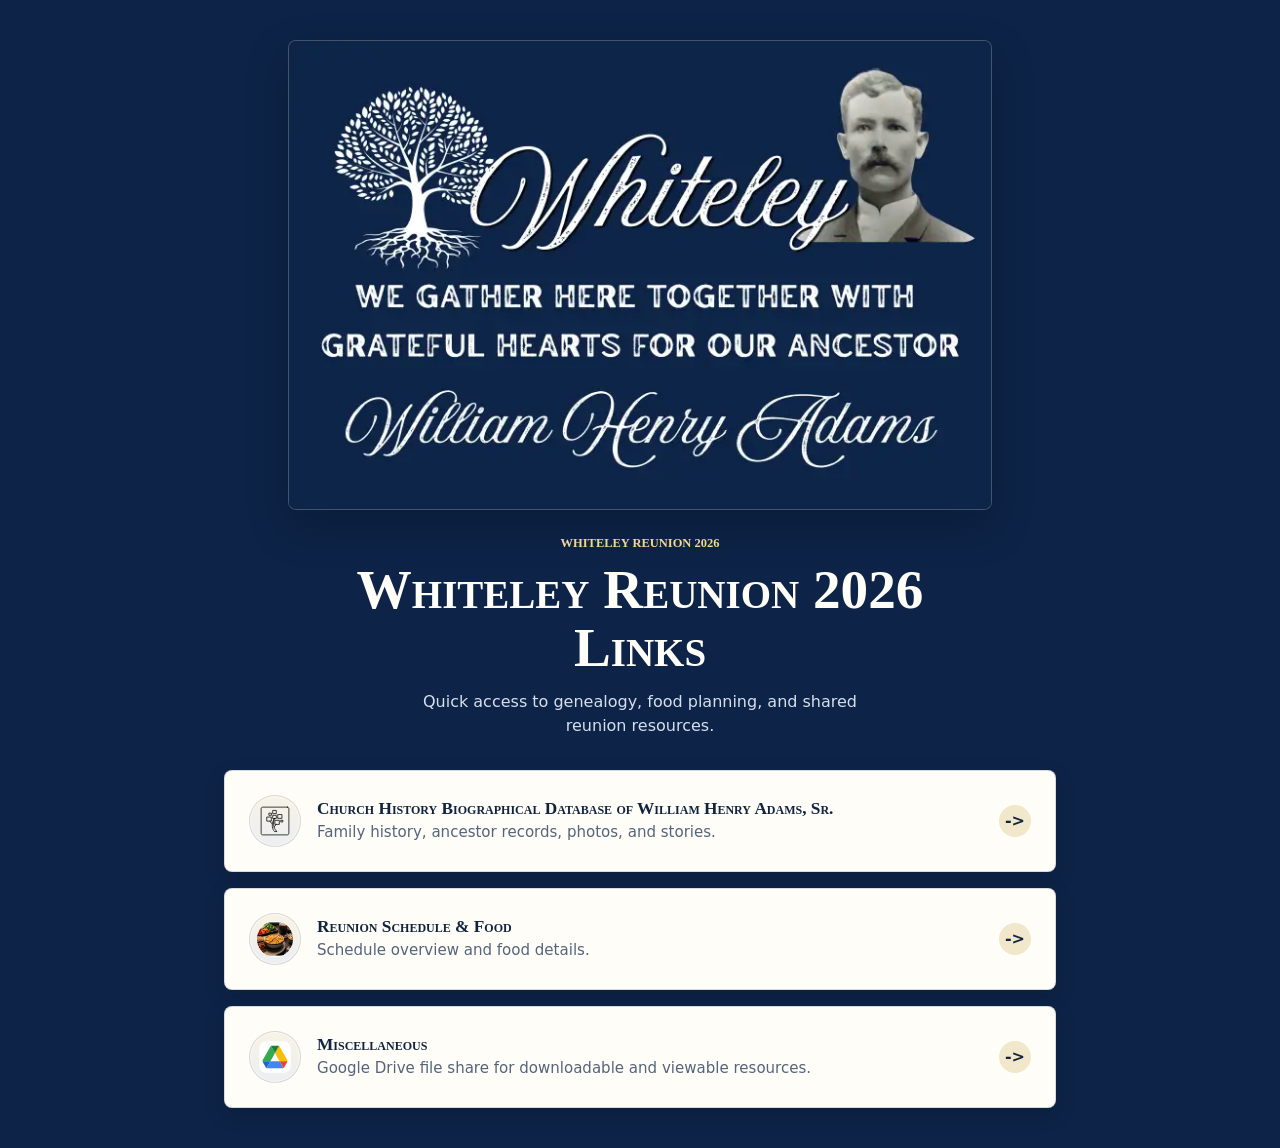
==== index.html @ 1bc0be66 "[AI] Port selected link icons to v1.2 navy" ====
<!doctype html>
<html lang="en">
  <head>
    <meta charset="utf-8">
    <meta name="viewport" content="width=device-width, initial-scale=1">
    <title>Whiteley Reunion 2026 Links</title>
    <meta
      name="description"
      content="Quick access to William Henry Adams family history, food planning, and shared reunion resources."
    >
    <meta property="og:title" content="Whiteley Reunion 2026 Links">
    <meta
      property="og:description"
      content="Quick access to William Henry Adams family history, food planning, and shared reunion resources."
    >
    <meta property="og:type" content="website">
    <meta property="og:url" content="https://joeywilkes12.github.io/4amj-landing-page-01/">
    <meta property="og:image" content="https://joeywilkes12.github.io/4amj-landing-page-01/assets/whiteley-reunion-poster-1440.webp">
    <link rel="canonical" href="https://joeywilkes12.github.io/4amj-landing-page-01/">
    <link rel="icon" href="data:,">
    <link rel="stylesheet" href="./styles.css">
  </head>
  <body>
    <main class="page-shell">
      <section class="link-hub" aria-labelledby="page-title">
        <header class="site-header">
          <figure class="poster">
            <picture>
              <source
                type="image/webp"
                srcset="
                  ./assets/whiteley-reunion-poster-720.webp 720w,
                  ./assets/whiteley-reunion-poster-1080.webp 1080w,
                  ./assets/whiteley-reunion-poster-1440.webp 1440w
                "
                sizes="(min-width: 48rem) 44rem, calc(100vw - 2rem)"
              >
              <img
                src="./assets/whiteley-reunion-poster-720.webp"
                width="1440"
                height="960"
                alt="Whiteley reunion poster with a family tree, William Henry Adams name, and ancestor portrait on a navy background."
                decoding="async"
                fetchpriority="high"
              >
            </picture>
          </figure>
          <p class="eyebrow">Whiteley Reunion 2026</p>
          <h1 id="page-title">Whiteley Reunion 2026 Links</h1>
          <p class="subtitle">
            Quick access to genealogy, food planning, and shared reunion resources.
          </p>
        </header>

        <nav class="link-list" aria-label="Whiteley reunion resource links">
          <a
            class="link-card"
            href="https://history.churchofjesuschrist.org/chd/individual/william-henry-adams-sr-1817?lang=eng"
          >
            <span class="link-icon" aria-hidden="true">
              <img
                src="./assets/link-icons/familysearch-tree-icon.svg"
                width="128"
                height="128"
                alt=""
                decoding="async"
                loading="lazy"
              >
            </span>
            <span class="link-copy">
              <span class="link-title">Church History Biographical Database of William Henry Adams, Sr.</span>
              <span class="link-description">
                Family history, ancestor records, photos, and stories.
              </span>
            </span>
            <span class="link-arrow" aria-hidden="true">-&gt;</span>
          </a>
          <a class="link-card" href="https://joeywilkes12.github.io/digital-schedule-website/">
            <span class="link-icon" aria-hidden="true">
              <img
                src="./assets/link-icons/reunion-pavilion-icon.webp"
                width="128"
                height="128"
                alt=""
                decoding="async"
                loading="lazy"
              >
            </span>
            <span class="link-copy">
              <span class="link-title">Reunion Schedule & Food</span>
              <span class="link-description">
                Schedule overview and food details.
              </span>
            </span>
            <span class="link-arrow" aria-hidden="true">-&gt;</span>
          </a>

          <a class="link-card" href="https://drive.google.com/drive/folders/1X6xjdzl1-UoIe6IiTYsXtW1w0s-_mGxA?usp=drive_link">
            <span class="link-icon" aria-hidden="true">
              <img
                src="./assets/link-icons/google-drive-icon.svg"
                width="128"
                height="128"
                alt=""
                decoding="async"
                loading="lazy"
              >
            </span>
            <span class="link-copy">
              <span class="link-title">Miscellaneous</span>
              <span class="link-description">
                Google Drive file share for downloadable and viewable resources.
              </span>
            </span>
            <span class="link-arrow" aria-hidden="true">-&gt;</span>
          </a>
        </nav>
      </section>
    </main>
  </body>
</html>
---- styles.css ----
:root {
  --color-page: #0d2448;
  --color-page-deep: #071832;
  --color-surface: #fffdf7;
  --color-surface-soft: #f3efe4;
  --color-text: #fffdf7;
  --color-text-dark: #10233f;
  --color-muted: #d6dfec;
  --color-muted-dark: #54647a;
  --color-accent: #d6bb72;
  --color-accent-strong: #f1d98d;
  --color-border: rgba(255, 253, 247, 0.22);
  --color-card-border: rgba(13, 36, 72, 0.16);
  --color-focus: #f1d98d;
  --color-shadow: rgba(2, 9, 21, 0.28);

  --font-body:
    system-ui,
    -apple-system,
    BlinkMacSystemFont,
    "Segoe UI",
    sans-serif;
  --font-display:
    "Trajan Pro",
    "Cinzel",
    "Palatino Linotype",
    Palatino,
    Georgia,
    serif;

  --space-1: 0.25rem;
  --space-2: 0.5rem;
  --space-3: 0.75rem;
  --space-4: 1rem;
  --space-5: 1.25rem;
  --space-6: 1.5rem;
  --space-8: 2rem;
  --space-10: 2.5rem;

  --radius-sm: 0.5rem;
  --radius-md: 0.5rem;
  --max-width: 52rem;
  --transition: 180ms ease;
  color-scheme: dark;
}

* {
  box-sizing: border-box;
}

html {
  min-width: 320px;
  color: var(--color-text);
  background: var(--color-page);
  font-family: var(--font-body);
  line-height: 1.5;
}

body {
  min-height: 100vh;
  margin: 0;
  color: var(--color-text);
  background: var(--color-page);
}

a {
  color: inherit;
}

.page-shell {
  min-height: 100vh;
  padding: var(--space-4);
}

.link-hub {
  width: min(100%, var(--max-width));
  margin: 0 auto;
}

.site-header {
  display: grid;
  justify-items: center;
  text-align: center;
}

.poster {
  width: min(100%, 44rem);
  margin: 0 0 var(--space-6);
}

.poster picture,
.poster img {
  display: block;
}

.poster img {
  width: 100%;
  height: auto;
  background: var(--color-page);
  border: 1px solid var(--color-border);
  border-radius: var(--radius-md);
  box-shadow: 0 1rem 2.5rem var(--color-shadow);
}

.eyebrow {
  margin: 0 0 var(--space-2);
  color: var(--color-accent-strong);
  font-family: var(--font-display);
  font-size: 0.78rem;
  font-weight: 800;
  letter-spacing: 0;
  font-variant-caps: small-caps;
  text-transform: uppercase;
}

h1 {
  max-width: 42rem;
  margin: 0;
  color: var(--color-text);
  font-family: var(--font-display);
  font-size: clamp(2rem, 8vw, 3.45rem);
  font-variant-caps: small-caps;
  line-height: 1.06;
}

.subtitle {
  max-width: 30rem;
  margin: var(--space-3) 0 0;
  color: var(--color-muted);
  font-size: 1rem;
}

.link-list {
  display: grid;
  gap: var(--space-4);
  margin-top: var(--space-8);
}

.link-card {
  display: grid;
  grid-template-columns: 2.35rem minmax(0, 1fr) 1.55rem;
  gap: 0.65rem;
  align-items: center;
  min-height: 4.75rem;
  padding: 0.9rem;
  color: var(--color-text-dark);
  text-decoration: none;
  background: var(--color-surface);
  border: 1px solid var(--color-card-border);
  border-radius: var(--radius-md);
  box-shadow: 0 0.45rem 1.25rem rgba(2, 9, 21, 0.18);
  transition:
    background-color var(--transition),
    border-color var(--transition),
    box-shadow var(--transition),
    transform var(--transition);
}

.link-card:hover {
  background: var(--color-surface-soft);
  border-color: var(--color-accent);
  box-shadow: 0 0.65rem 1.45rem rgba(2, 9, 21, 0.26);
  transform: translateY(-2px);
}

.link-card:active {
  box-shadow: 0 0.25rem 0.8rem rgba(2, 9, 21, 0.2);
  transform: translateY(0);
}

.link-card:focus-visible {
  outline: 3px solid var(--color-focus);
  outline-offset: 4px;
}

.link-icon {
  display: grid;
  width: 2.35rem;
  height: 2.35rem;
  align-self: center;
  overflow: hidden;
  background:
    linear-gradient(180deg, rgba(214, 187, 114, 0.18), rgba(13, 36, 72, 0.08)),
    #ffffff;
  border: 1px solid rgba(13, 36, 72, 0.12);
  border-radius: 999px;
  box-shadow: inset 0 0 0 1px rgba(255, 253, 247, 0.65);
  place-items: center;
}

.link-icon img {
  display: block;
  width: 72%;
  height: 72%;
  object-fit: contain;
}

.link-copy {
  display: grid;
  gap: var(--space-1);
  min-width: 0;
}

.link-title {
  font-family: var(--font-display);
  font-size: 0.98rem;
  font-variant-caps: small-caps;
  font-weight: 800;
  line-height: 1.18;
  overflow-wrap: anywhere;
}

.link-description {
  color: var(--color-muted-dark);
  font-size: 0.86rem;
  line-height: 1.32;
  overflow-wrap: anywhere;
}

.link-arrow {
  display: grid;
  width: 1.55rem;
  height: 1.55rem;
  align-self: center;
  color: var(--color-text-dark);
  background: rgba(214, 187, 114, 0.34);
  border-radius: 999px;
  font-size: 0.78rem;
  font-weight: 800;
  place-items: center;
  transition:
    background-color var(--transition),
    color var(--transition);
}

.link-card:hover .link-arrow,
.link-card:focus-visible .link-arrow {
  color: var(--color-page-deep);
  background: var(--color-accent-strong);
}

@media (min-width: 48rem) {
  .page-shell {
    padding: var(--space-10);
  }

  .link-card {
    grid-template-columns: 3.25rem minmax(0, 1fr) auto;
    gap: var(--space-4);
    padding: var(--space-6);
  }

  .link-icon {
    width: 3.25rem;
    height: 3.25rem;
  }

  .link-title {
    font-size: 1.08rem;
  }

  .link-description {
    font-size: 0.94rem;
  }

  .link-arrow {
    width: 2rem;
    height: 2rem;
    font-size: 1rem;
  }
}

@media (prefers-reduced-motion: reduce) {
  *,
  *::before,
  *::after {
    scroll-behavior: auto !important;
    transition-duration: 0.01ms !important;
    animation-duration: 0.01ms !important;
    animation-iteration-count: 1 !important;
  }

  .link-card:hover,
  .link-card:active {
    transform: none;
  }
}
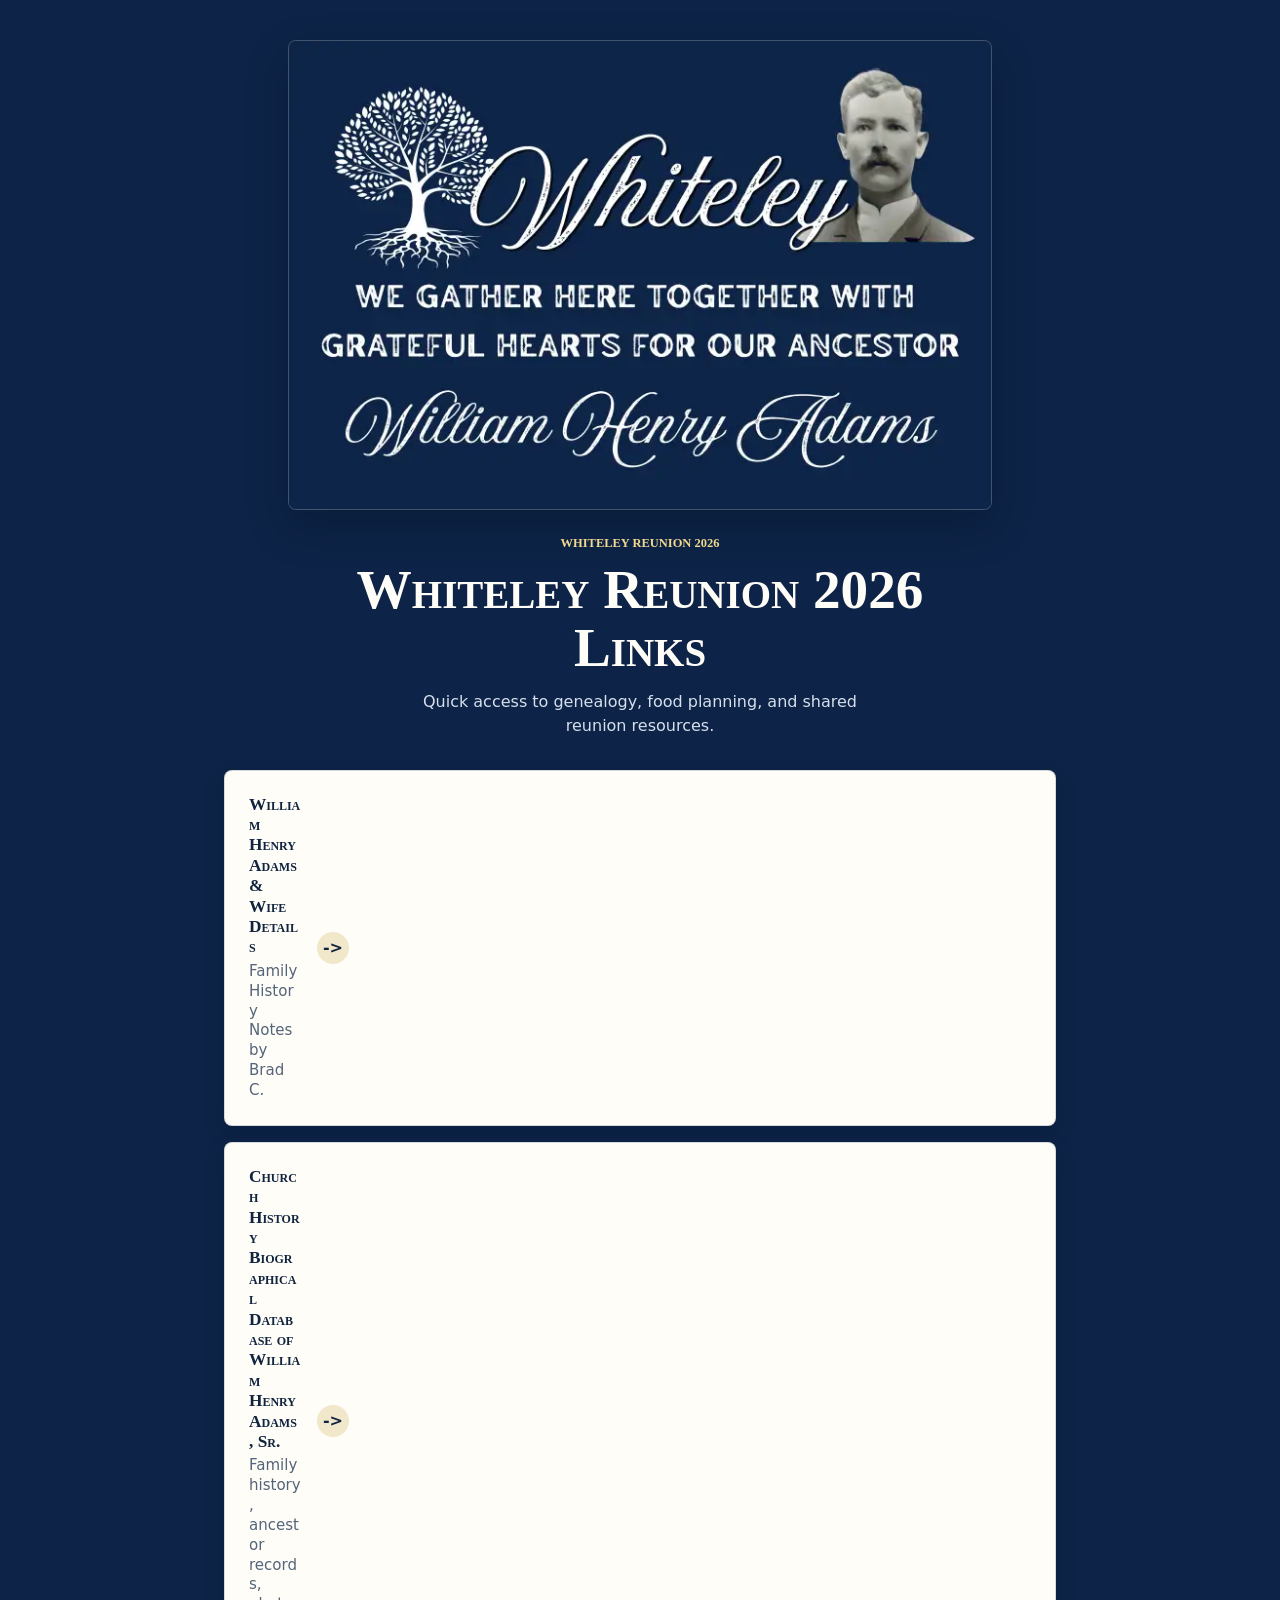
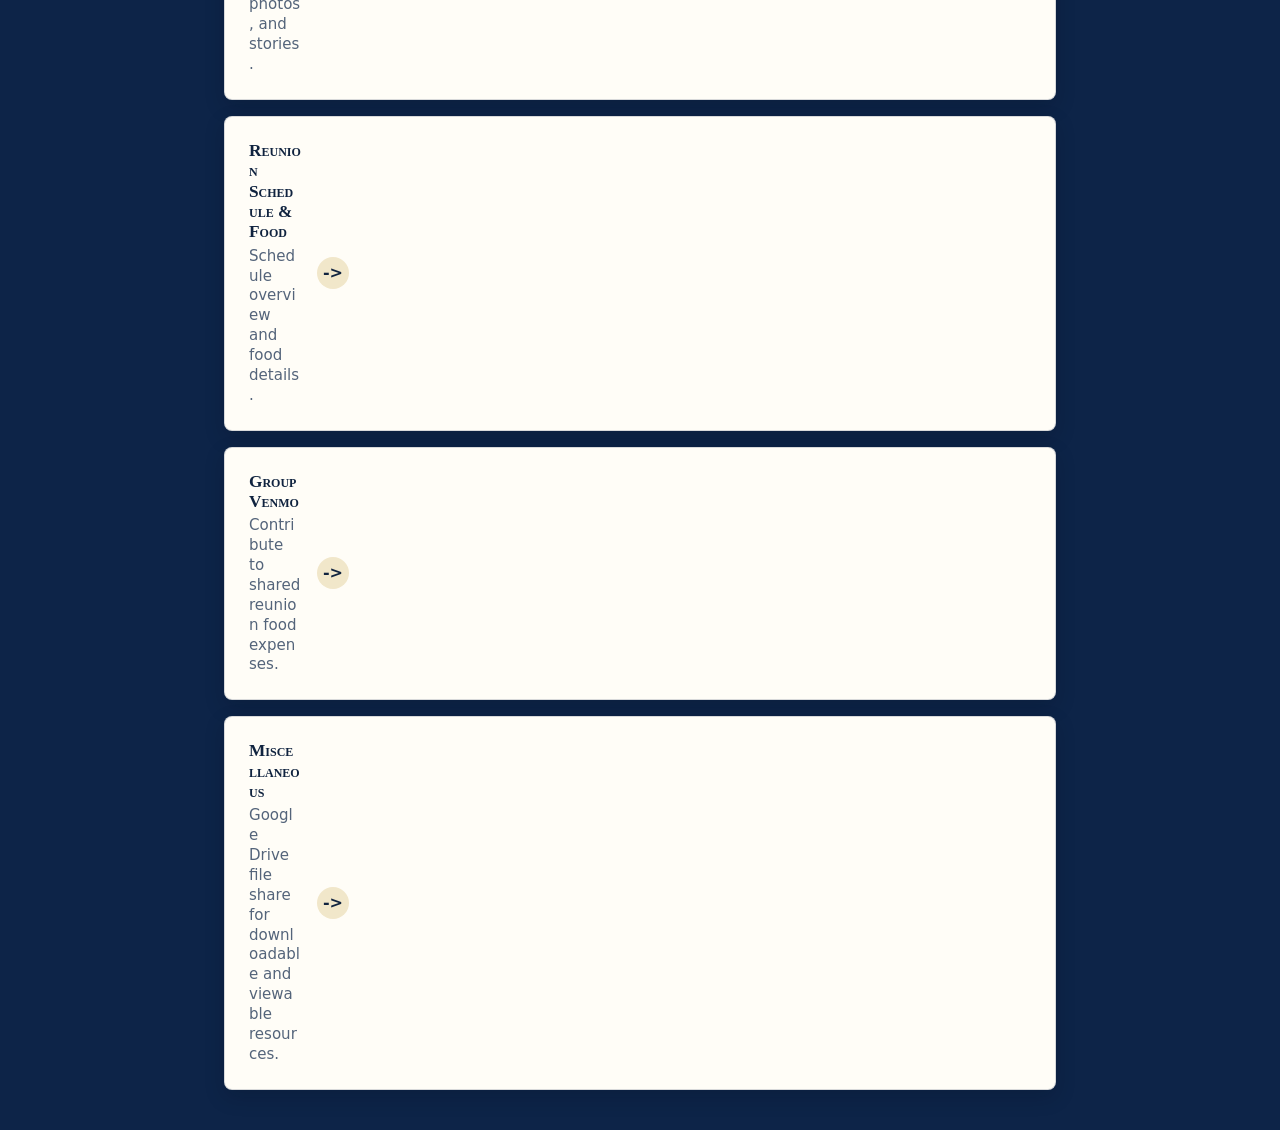
==== commit b1683ab0: "Link to GDrive - PDFS geneaology" ====
--- a/index.html
+++ b/index.html
@@ -55,18 +55,21 @@
         <nav class="link-list" aria-label="Whiteley reunion resource links">
           <a
             class="link-card"
+            href="https://drive.google.com/drive/folders/1eDOODtmtZ2hZ09jEqLjSvALUK85ordVn?usp=drive_link"
+          >
+            <span class="link-copy">
+              <span class="link-title">William Henry Adams & Wife Details</span>
+              <span class="link-description">
+                Family History Notes by Brad C.
+              </span>
+            </span>
+            <span class="link-arrow" aria-hidden="true">-&gt;</span>
+          </a>
+
+          <a
+            class="link-card"
             href="https://history.churchofjesuschrist.org/chd/individual/william-henry-adams-sr-1817?lang=eng"
           >
-            <span class="link-icon" aria-hidden="true">
-              <img
-                src="./assets/link-icons/familysearch-tree-icon.svg"
-                width="128"
-                height="128"
-                alt=""
-                decoding="async"
-                loading="lazy"
-              >
-            </span>
             <span class="link-copy">
               <span class="link-title">Church History Biographical Database of William Henry Adams, Sr.</span>
               <span class="link-description">
@@ -76,16 +79,6 @@
             <span class="link-arrow" aria-hidden="true">-&gt;</span>
           </a>
           <a class="link-card" href="https://joeywilkes12.github.io/digital-schedule-website/">
-            <span class="link-icon" aria-hidden="true">
-              <img
-                src="./assets/link-icons/reunion-pavilion-icon.webp"
-                width="128"
-                height="128"
-                alt=""
-                decoding="async"
-                loading="lazy"
-              >
-            </span>
             <span class="link-copy">
               <span class="link-title">Reunion Schedule & Food</span>
               <span class="link-description">
@@ -95,17 +88,17 @@
             <span class="link-arrow" aria-hidden="true">-&gt;</span>
           </a>
 
+          <a class="link-card" href="https://venmo.com/link/groups/link/c9cc52af-5daa-4ed0-81db-31ab9612f98d">
+            <span class="link-copy">
+              <span class="link-title">Group Venmo</span>
+              <span class="link-description">
+                Contribute to shared reunion food expenses.
+              </span>
+            </span>
+            <span class="link-arrow" aria-hidden="true">-&gt;</span>
+          </a>
+
           <a class="link-card" href="https://drive.google.com/drive/folders/1X6xjdzl1-UoIe6IiTYsXtW1w0s-_mGxA?usp=drive_link">
-            <span class="link-icon" aria-hidden="true">
-              <img
-                src="./assets/link-icons/google-drive-icon.svg"
-                width="128"
-                height="128"
-                alt=""
-                decoding="async"
-                loading="lazy"
-              >
-            </span>
             <span class="link-copy">
               <span class="link-title">Miscellaneous</span>
               <span class="link-description">
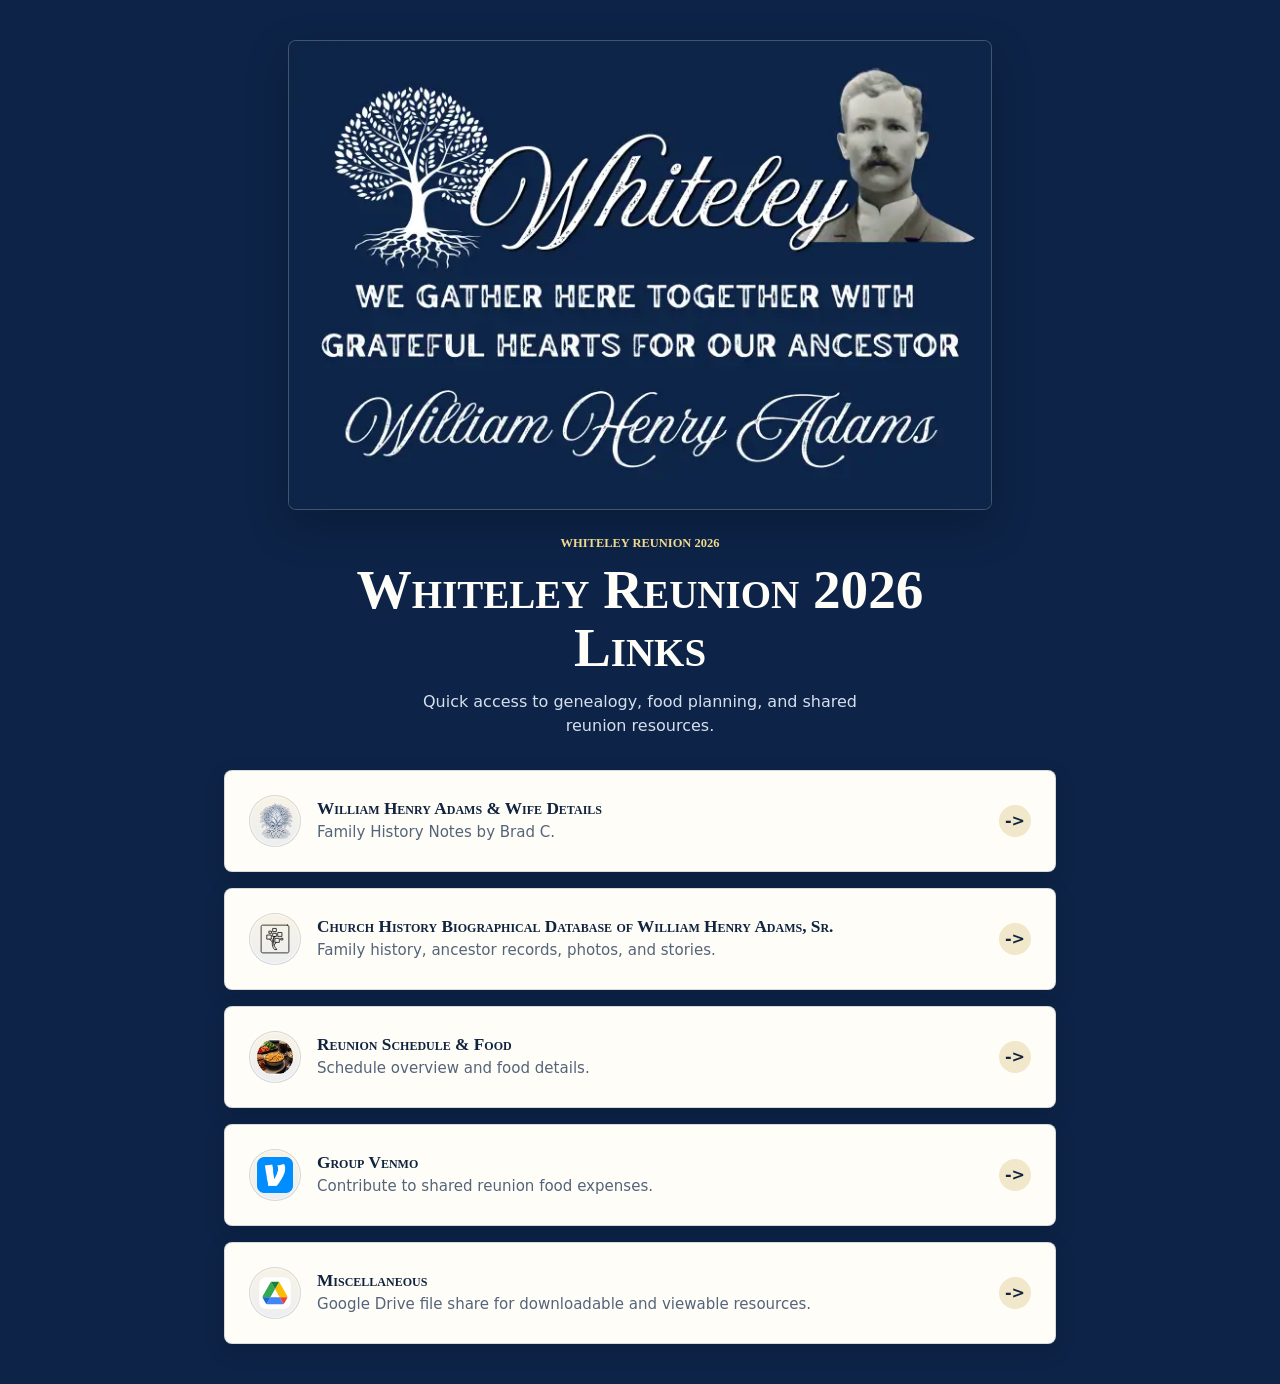
==== commit b0a9cc96: "Link to GDrive - PDFS geneaology" ====
--- a/index.html
+++ b/index.html
@@ -57,6 +57,16 @@
             class="link-card"
             href="https://drive.google.com/drive/folders/1eDOODtmtZ2hZ09jEqLjSvALUK85ordVn?usp=drive_link"
           >
+            <span class="link-icon" aria-hidden="true">
+              <img
+                src="./assets/link-icons/whiteley-deep-roots-icon.webp"
+                width="128"
+                height="128"
+                alt=""
+                decoding="async"
+                loading="lazy"
+              >
+            </span>
             <span class="link-copy">
               <span class="link-title">William Henry Adams & Wife Details</span>
               <span class="link-description">
@@ -70,6 +80,16 @@
             class="link-card"
             href="https://history.churchofjesuschrist.org/chd/individual/william-henry-adams-sr-1817?lang=eng"
           >
+            <span class="link-icon" aria-hidden="true">
+              <img
+                src="./assets/link-icons/familysearch-tree-icon.svg"
+                width="128"
+                height="128"
+                alt=""
+                decoding="async"
+                loading="lazy"
+              >
+            </span>
             <span class="link-copy">
               <span class="link-title">Church History Biographical Database of William Henry Adams, Sr.</span>
               <span class="link-description">
@@ -79,6 +99,16 @@
             <span class="link-arrow" aria-hidden="true">-&gt;</span>
           </a>
           <a class="link-card" href="https://joeywilkes12.github.io/digital-schedule-website/">
+            <span class="link-icon" aria-hidden="true">
+              <img
+                src="./assets/link-icons/reunion-pavilion-icon.webp"
+                width="128"
+                height="128"
+                alt=""
+                decoding="async"
+                loading="lazy"
+              >
+            </span>
             <span class="link-copy">
               <span class="link-title">Reunion Schedule & Food</span>
               <span class="link-description">
@@ -88,7 +118,17 @@
             <span class="link-arrow" aria-hidden="true">-&gt;</span>
           </a>
 
-          <a class="link-card" href="https://venmo.com/link/groups/link/c9cc52af-5daa-4ed0-81db-31ab9612f98d">
+          <a class="link-card" href="./venmo-group.html">
+            <span class="link-icon" aria-hidden="true">
+              <img
+                src="./assets/link-icons/venmo-icon.webp"
+                width="128"
+                height="128"
+                alt=""
+                decoding="async"
+                loading="lazy"
+              >
+            </span>
             <span class="link-copy">
               <span class="link-title">Group Venmo</span>
               <span class="link-description">
@@ -99,6 +139,16 @@
           </a>
 
           <a class="link-card" href="https://drive.google.com/drive/folders/1X6xjdzl1-UoIe6IiTYsXtW1w0s-_mGxA?usp=drive_link">
+            <span class="link-icon" aria-hidden="true">
+              <img
+                src="./assets/link-icons/google-drive-icon.svg"
+                width="128"
+                height="128"
+                alt=""
+                decoding="async"
+                loading="lazy"
+              >
+            </span>
             <span class="link-copy">
               <span class="link-title">Miscellaneous</span>
               <span class="link-description">
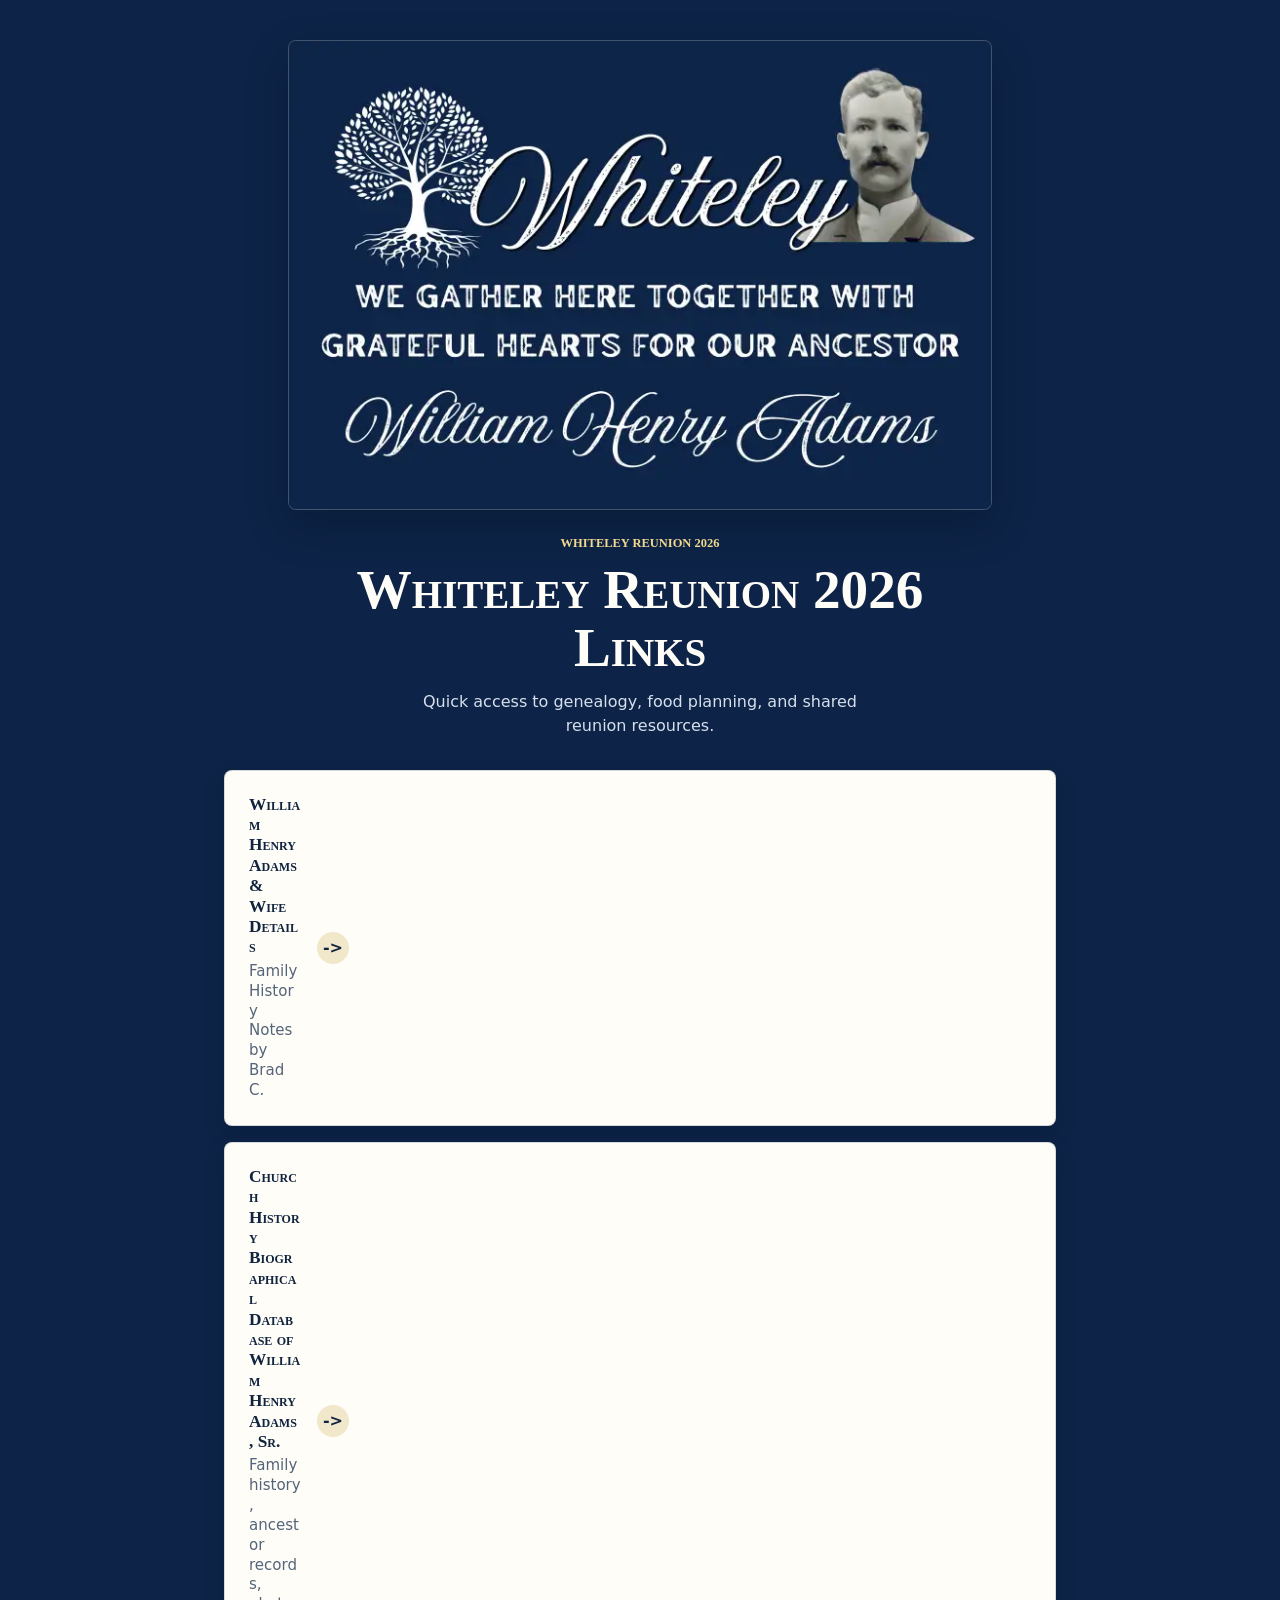
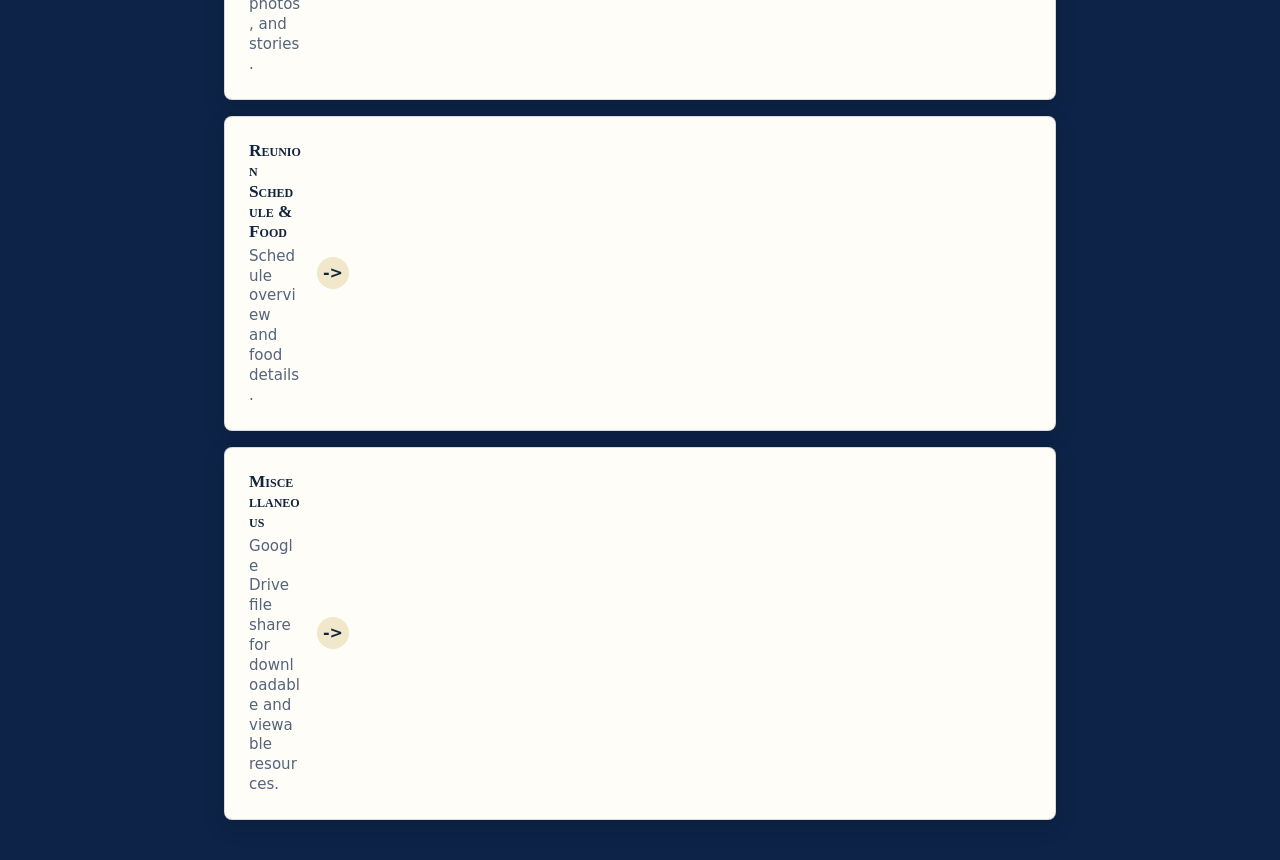
==== commit 93619f6c: "Remove seemingly broken venmo link so functioning branch" ====
--- a/index.html
+++ b/index.html
@@ -57,16 +57,6 @@
             class="link-card"
             href="https://drive.google.com/drive/folders/1eDOODtmtZ2hZ09jEqLjSvALUK85ordVn?usp=drive_link"
           >
-            <span class="link-icon" aria-hidden="true">
-              <img
-                src="./assets/link-icons/whiteley-deep-roots-icon.webp"
-                width="128"
-                height="128"
-                alt=""
-                decoding="async"
-                loading="lazy"
-              >
-            </span>
             <span class="link-copy">
               <span class="link-title">William Henry Adams & Wife Details</span>
               <span class="link-description">
@@ -80,16 +70,6 @@
             class="link-card"
             href="https://history.churchofjesuschrist.org/chd/individual/william-henry-adams-sr-1817?lang=eng"
           >
-            <span class="link-icon" aria-hidden="true">
-              <img
-                src="./assets/link-icons/familysearch-tree-icon.svg"
-                width="128"
-                height="128"
-                alt=""
-                decoding="async"
-                loading="lazy"
-              >
-            </span>
             <span class="link-copy">
               <span class="link-title">Church History Biographical Database of William Henry Adams, Sr.</span>
               <span class="link-description">
@@ -99,16 +79,6 @@
             <span class="link-arrow" aria-hidden="true">-&gt;</span>
           </a>
           <a class="link-card" href="https://joeywilkes12.github.io/digital-schedule-website/">
-            <span class="link-icon" aria-hidden="true">
-              <img
-                src="./assets/link-icons/reunion-pavilion-icon.webp"
-                width="128"
-                height="128"
-                alt=""
-                decoding="async"
-                loading="lazy"
-              >
-            </span>
             <span class="link-copy">
               <span class="link-title">Reunion Schedule & Food</span>
               <span class="link-description">
@@ -118,17 +88,7 @@
             <span class="link-arrow" aria-hidden="true">-&gt;</span>
           </a>
 
-          <a class="link-card" href="./venmo-group.html">
-            <span class="link-icon" aria-hidden="true">
-              <img
-                src="./assets/link-icons/venmo-icon.webp"
-                width="128"
-                height="128"
-                alt=""
-                decoding="async"
-                loading="lazy"
-              >
-            </span>
+          <!-- <a class="link-card" href="https://venmo.com/link/groups/link/c9cc52af-5daa-4ed0-81db-31ab9612f98d">
             <span class="link-copy">
               <span class="link-title">Group Venmo</span>
               <span class="link-description">
@@ -136,19 +96,9 @@
               </span>
             </span>
             <span class="link-arrow" aria-hidden="true">-&gt;</span>
-          </a>
+          </a> -->
 
           <a class="link-card" href="https://drive.google.com/drive/folders/1X6xjdzl1-UoIe6IiTYsXtW1w0s-_mGxA?usp=drive_link">
-            <span class="link-icon" aria-hidden="true">
-              <img
-                src="./assets/link-icons/google-drive-icon.svg"
-                width="128"
-                height="128"
-                alt=""
-                decoding="async"
-                loading="lazy"
-              >
-            </span>
             <span class="link-copy">
               <span class="link-title">Miscellaneous</span>
               <span class="link-description">
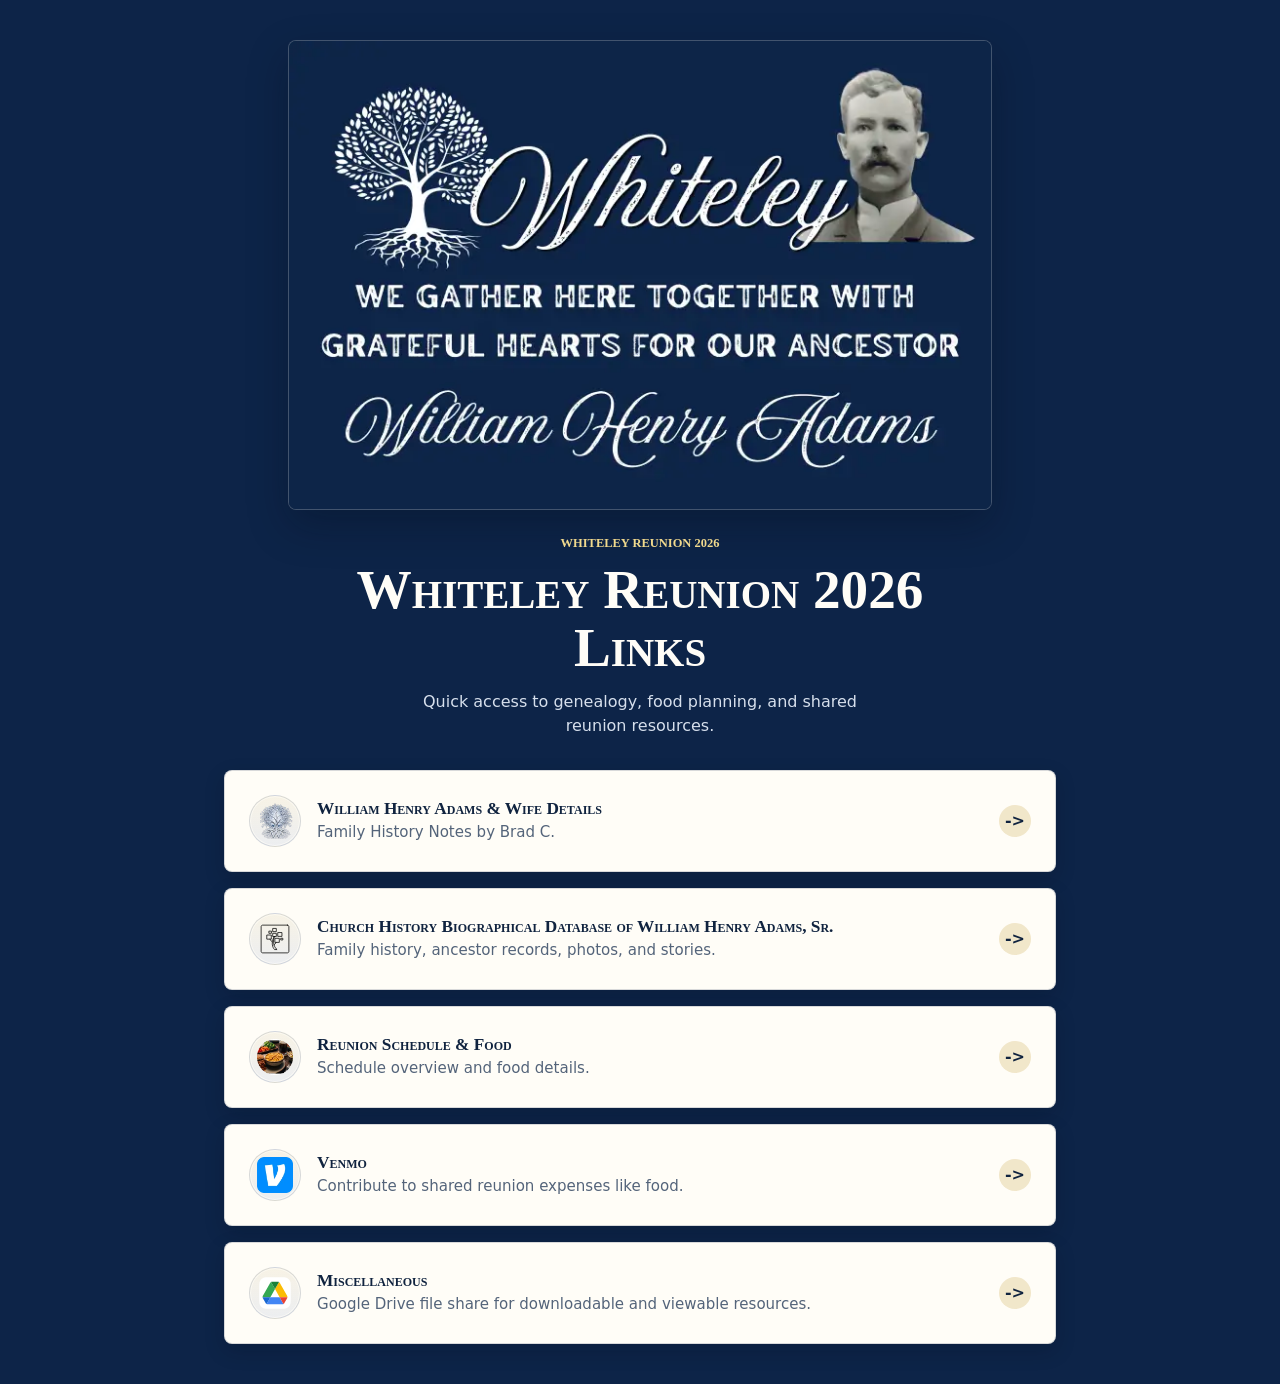
==== commit 099e07b7: "[AI] Add Cherie Venmo QR fallback" ====
--- a/index.html
+++ b/index.html
@@ -57,6 +57,16 @@
             class="link-card"
             href="https://drive.google.com/drive/folders/1eDOODtmtZ2hZ09jEqLjSvALUK85ordVn?usp=drive_link"
           >
+            <span class="link-icon" aria-hidden="true">
+              <img
+                src="./assets/link-icons/whiteley-deep-roots-icon.webp"
+                width="128"
+                height="128"
+                alt=""
+                decoding="async"
+                loading="lazy"
+              >
+            </span>
             <span class="link-copy">
               <span class="link-title">William Henry Adams & Wife Details</span>
               <span class="link-description">
@@ -70,6 +80,16 @@
             class="link-card"
             href="https://history.churchofjesuschrist.org/chd/individual/william-henry-adams-sr-1817?lang=eng"
           >
+            <span class="link-icon" aria-hidden="true">
+              <img
+                src="./assets/link-icons/familysearch-tree-icon.svg"
+                width="128"
+                height="128"
+                alt=""
+                decoding="async"
+                loading="lazy"
+              >
+            </span>
             <span class="link-copy">
               <span class="link-title">Church History Biographical Database of William Henry Adams, Sr.</span>
               <span class="link-description">
@@ -79,6 +99,16 @@
             <span class="link-arrow" aria-hidden="true">-&gt;</span>
           </a>
           <a class="link-card" href="https://joeywilkes12.github.io/digital-schedule-website/">
+            <span class="link-icon" aria-hidden="true">
+              <img
+                src="./assets/link-icons/reunion-pavilion-icon.webp"
+                width="128"
+                height="128"
+                alt=""
+                decoding="async"
+                loading="lazy"
+              >
+            </span>
             <span class="link-copy">
               <span class="link-title">Reunion Schedule & Food</span>
               <span class="link-description">
@@ -88,17 +118,37 @@
             <span class="link-arrow" aria-hidden="true">-&gt;</span>
           </a>
 
-          <!-- <a class="link-card" href="https://venmo.com/link/groups/link/c9cc52af-5daa-4ed0-81db-31ab9612f98d">
+          <a class="link-card" href="./venmo-group.html">
+            <span class="link-icon" aria-hidden="true">
+              <img
+                src="./assets/link-icons/venmo-icon.webp"
+                width="128"
+                height="128"
+                alt=""
+                decoding="async"
+                loading="lazy"
+              >
+            </span>
             <span class="link-copy">
-              <span class="link-title">Group Venmo</span>
+              <span class="link-title">Venmo</span>
               <span class="link-description">
-                Contribute to shared reunion food expenses.
+                Contribute to shared reunion expenses like food.
               </span>
             </span>
             <span class="link-arrow" aria-hidden="true">-&gt;</span>
-          </a> -->
+          </a>
 
           <a class="link-card" href="https://drive.google.com/drive/folders/1X6xjdzl1-UoIe6IiTYsXtW1w0s-_mGxA?usp=drive_link">
+            <span class="link-icon" aria-hidden="true">
+              <img
+                src="./assets/link-icons/google-drive-icon.svg"
+                width="128"
+                height="128"
+                alt=""
+                decoding="async"
+                loading="lazy"
+              >
+            </span>
             <span class="link-copy">
               <span class="link-title">Miscellaneous</span>
               <span class="link-description">
--- a/styles.css
+++ b/styles.css
@@ -239,6 +239,148 @@
   background: var(--color-accent-strong);
 }
 
+.venmo-helper {
+  display: grid;
+  gap: var(--space-4);
+}
+
+.back-link {
+  width: fit-content;
+  color: var(--color-accent-strong);
+  font-size: 0.92rem;
+  font-weight: 700;
+  text-decoration-thickness: 0.08em;
+  text-underline-offset: 0.2em;
+}
+
+.venmo-panel,
+.fallback-panel {
+  color: var(--color-text-dark);
+  background: var(--color-surface);
+  border: 1px solid var(--color-card-border);
+  border-radius: var(--radius-md);
+  box-shadow: 0 0.45rem 1.25rem rgba(2, 9, 21, 0.18);
+}
+
+.venmo-panel {
+  display: grid;
+  gap: var(--space-3);
+  justify-items: center;
+  padding: var(--space-6) var(--space-4);
+  text-align: center;
+}
+
+.venmo-panel .eyebrow {
+  margin: 0;
+  color: var(--color-page);
+}
+
+.venmo-panel h1,
+.venmo-panel .subtitle {
+  color: var(--color-text-dark);
+}
+
+.venmo-panel h1 {
+  font-size: clamp(2rem, 12vw, 3.15rem);
+}
+
+.venmo-panel .subtitle {
+  margin-top: 0;
+}
+
+.venmo-qr {
+  display: grid;
+  width: min(100%, 17rem);
+  margin: 0;
+  justify-items: center;
+}
+
+.venmo-qr img {
+  display: block;
+  width: 100%;
+  height: auto;
+  background: #ffffff;
+  border: 1px solid rgba(13, 36, 72, 0.12);
+  border-radius: var(--radius-md);
+  box-shadow: 0 0.5rem 1.35rem rgba(2, 9, 21, 0.16);
+}
+
+.venmo-badge {
+  display: grid;
+  width: 4rem;
+  height: 4rem;
+  overflow: hidden;
+  background: #ffffff;
+  border: 1px solid rgba(13, 36, 72, 0.12);
+  border-radius: 999px;
+  place-items: center;
+}
+
+.venmo-badge img {
+  display: block;
+  width: 72%;
+  height: 72%;
+  object-fit: contain;
+}
+
+.venmo-actions {
+  display: grid;
+  gap: var(--space-3);
+}
+
+.action-button {
+  display: grid;
+  min-height: 3.25rem;
+  padding: 0.8rem var(--space-4);
+  color: var(--color-text-dark);
+  text-align: center;
+  text-decoration: none;
+  background: var(--color-surface);
+  border: 1px solid var(--color-card-border);
+  border-radius: var(--radius-md);
+  box-shadow: 0 0.35rem 1rem rgba(2, 9, 21, 0.14);
+  font-weight: 800;
+  place-items: center;
+}
+
+.action-primary {
+  color: var(--color-page-deep);
+  background: var(--color-accent-strong);
+  border-color: var(--color-accent);
+}
+
+.action-button:focus-visible,
+.back-link:focus-visible,
+.copyable-link:focus-visible {
+  outline: 3px solid var(--color-focus);
+  outline-offset: 4px;
+}
+
+.fallback-panel {
+  padding: var(--space-4);
+}
+
+.fallback-panel h2 {
+  margin: 0;
+  color: var(--color-text-dark);
+  font-family: var(--font-display);
+  font-size: 1.25rem;
+  font-variant-caps: small-caps;
+  line-height: 1.2;
+}
+
+.fallback-panel p {
+  margin: var(--space-3) 0 0;
+  color: var(--color-muted-dark);
+}
+
+.copyable-link {
+  display: block;
+  color: var(--color-page);
+  overflow-wrap: anywhere;
+  font-weight: 700;
+}
+
 @media (min-width: 48rem) {
   .page-shell {
     padding: var(--space-10);
@@ -267,6 +409,18 @@
     width: 2rem;
     height: 2rem;
     font-size: 1rem;
+  }
+
+  .venmo-panel {
+    padding: var(--space-8);
+  }
+
+  .venmo-actions {
+    grid-template-columns: repeat(2, minmax(0, 1fr));
+  }
+
+  .fallback-panel {
+    padding: var(--space-6);
   }
 }
 
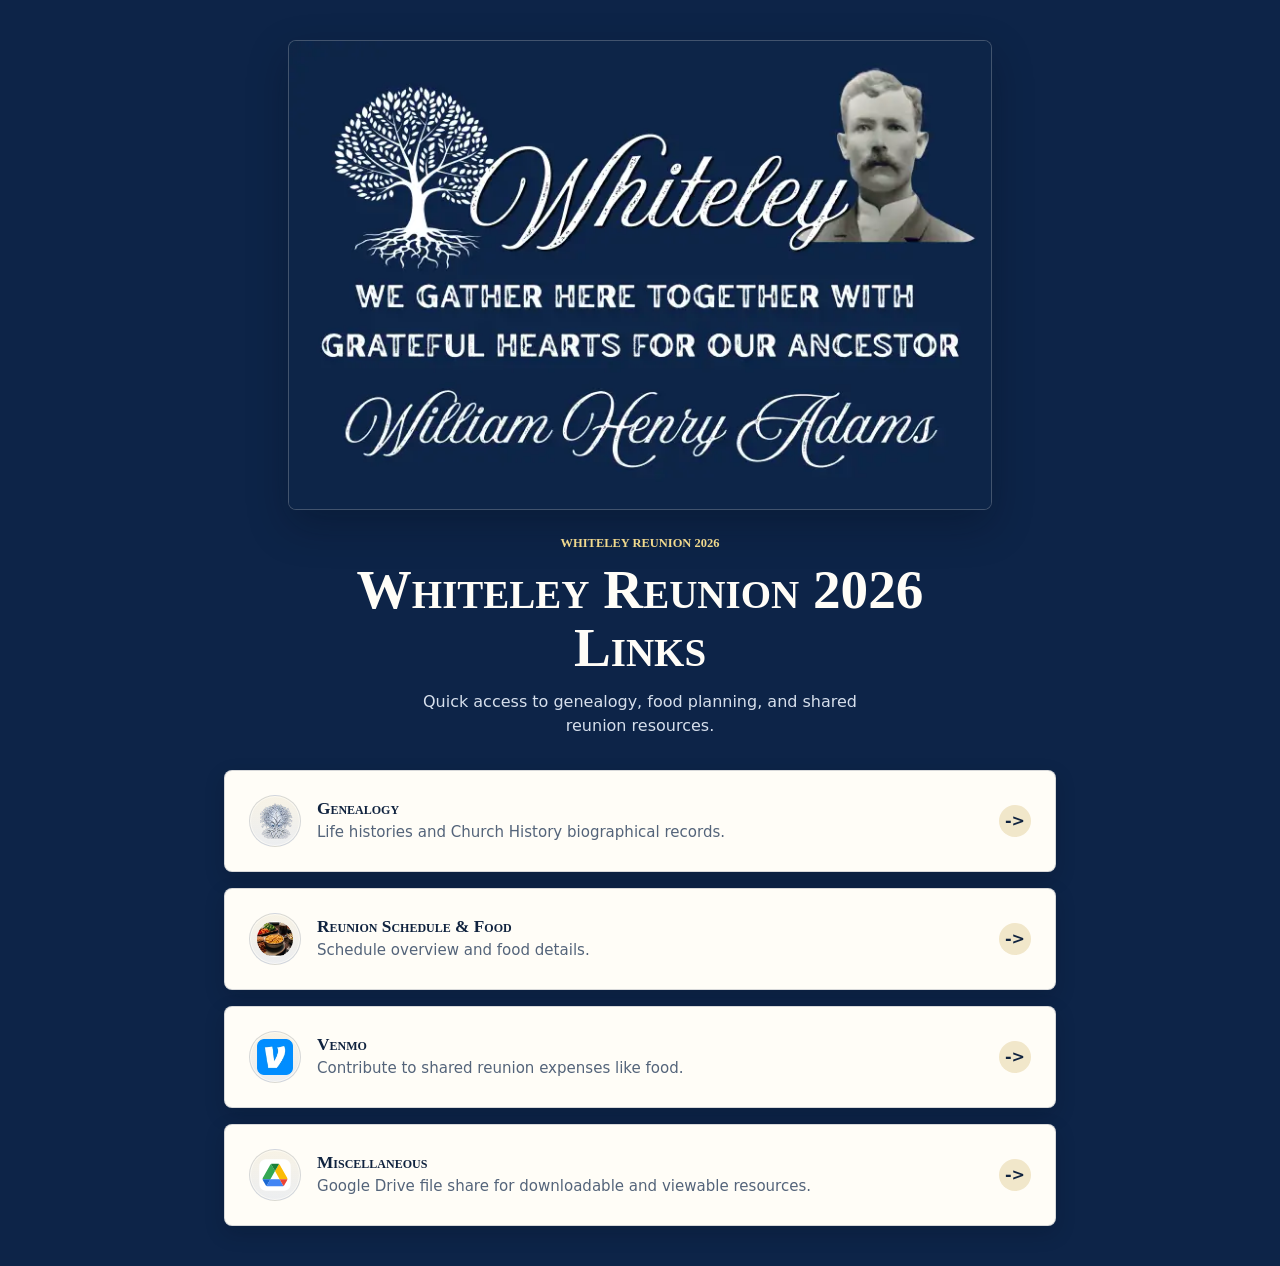
==== commit 53012790: "[AI] Add genealogy linktree page to navy landing" ====
--- a/index.html
+++ b/index.html
@@ -53,10 +53,7 @@
         </header>
 
         <nav class="link-list" aria-label="Whiteley reunion resource links">
-          <a
-            class="link-card"
-            href="https://drive.google.com/drive/folders/1eDOODtmtZ2hZ09jEqLjSvALUK85ordVn?usp=drive_link"
-          >
+          <a class="link-card" href="./genealogy.html">
             <span class="link-icon" aria-hidden="true">
               <img
                 src="./assets/link-icons/whiteley-deep-roots-icon.webp"
@@ -68,32 +65,9 @@
               >
             </span>
             <span class="link-copy">
-              <span class="link-title">William Henry Adams & Wife Details</span>
+              <span class="link-title">Genealogy</span>
               <span class="link-description">
-                Family History Notes by Brad C.
-              </span>
-            </span>
-            <span class="link-arrow" aria-hidden="true">-&gt;</span>
-          </a>
-
-          <a
-            class="link-card"
-            href="https://history.churchofjesuschrist.org/chd/individual/william-henry-adams-sr-1817?lang=eng"
-          >
-            <span class="link-icon" aria-hidden="true">
-              <img
-                src="./assets/link-icons/familysearch-tree-icon.svg"
-                width="128"
-                height="128"
-                alt=""
-                decoding="async"
-                loading="lazy"
-              >
-            </span>
-            <span class="link-copy">
-              <span class="link-title">Church History Biographical Database of William Henry Adams, Sr.</span>
-              <span class="link-description">
-                Family history, ancestor records, photos, and stories.
+                Life histories and Church History biographical records.
               </span>
             </span>
             <span class="link-arrow" aria-hidden="true">-&gt;</span>
--- a/styles.css
+++ b/styles.css
@@ -195,6 +195,12 @@
   object-fit: contain;
 }
 
+.link-thumbnail img {
+  width: 100%;
+  height: 100%;
+  object-fit: cover;
+}
+
 .link-copy {
   display: grid;
   gap: var(--space-1);
@@ -239,7 +245,8 @@
   background: var(--color-accent-strong);
 }
 
-.venmo-helper {
+.venmo-helper,
+.subpage-hub {
   display: grid;
   gap: var(--space-4);
 }
@@ -251,6 +258,17 @@
   font-weight: 700;
   text-decoration-thickness: 0.08em;
   text-underline-offset: 0.2em;
+}
+
+.subpage-header {
+  display: grid;
+  justify-items: center;
+  padding-top: var(--space-6);
+  text-align: center;
+}
+
+.subpage-link-list {
+  margin-top: var(--space-4);
 }
 
 .venmo-panel,
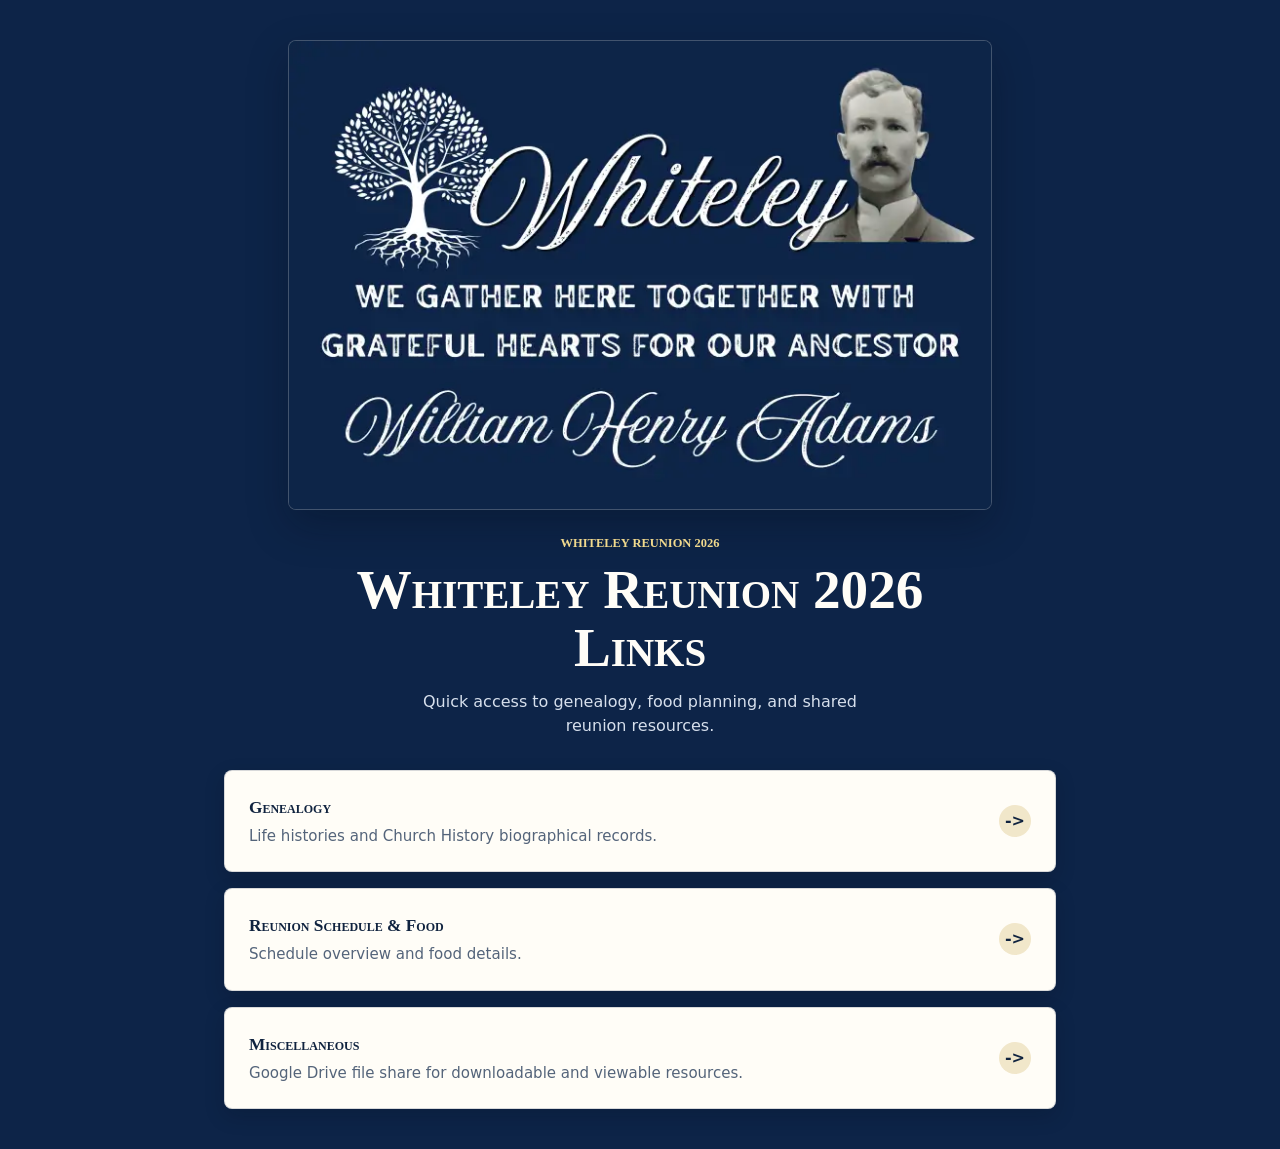
==== commit 302d68d9: "Introduce Genealogy subpage with pdfs" ====
--- a/index.html
+++ b/index.html
@@ -54,16 +54,6 @@
 
         <nav class="link-list" aria-label="Whiteley reunion resource links">
           <a class="link-card" href="./genealogy.html">
-            <span class="link-icon" aria-hidden="true">
-              <img
-                src="./assets/link-icons/whiteley-deep-roots-icon.webp"
-                width="128"
-                height="128"
-                alt=""
-                decoding="async"
-                loading="lazy"
-              >
-            </span>
             <span class="link-copy">
               <span class="link-title">Genealogy</span>
               <span class="link-description">
@@ -73,16 +63,6 @@
             <span class="link-arrow" aria-hidden="true">-&gt;</span>
           </a>
           <a class="link-card" href="https://joeywilkes12.github.io/digital-schedule-website/">
-            <span class="link-icon" aria-hidden="true">
-              <img
-                src="./assets/link-icons/reunion-pavilion-icon.webp"
-                width="128"
-                height="128"
-                alt=""
-                decoding="async"
-                loading="lazy"
-              >
-            </span>
             <span class="link-copy">
               <span class="link-title">Reunion Schedule & Food</span>
               <span class="link-description">
@@ -92,37 +72,17 @@
             <span class="link-arrow" aria-hidden="true">-&gt;</span>
           </a>
 
-          <a class="link-card" href="./venmo-group.html">
-            <span class="link-icon" aria-hidden="true">
-              <img
-                src="./assets/link-icons/venmo-icon.webp"
-                width="128"
-                height="128"
-                alt=""
-                decoding="async"
-                loading="lazy"
-              >
-            </span>
+          <!-- <a class="link-card" href="https://venmo.com/link/groups/link/c9cc52af-5daa-4ed0-81db-31ab9612f98d">
             <span class="link-copy">
-              <span class="link-title">Venmo</span>
+              <span class="link-title">Group Venmo</span>
               <span class="link-description">
-                Contribute to shared reunion expenses like food.
+                Contribute to shared reunion food expenses.
               </span>
             </span>
             <span class="link-arrow" aria-hidden="true">-&gt;</span>
-          </a>
+          </a> -->
 
           <a class="link-card" href="https://drive.google.com/drive/folders/1X6xjdzl1-UoIe6IiTYsXtW1w0s-_mGxA?usp=drive_link">
-            <span class="link-icon" aria-hidden="true">
-              <img
-                src="./assets/link-icons/google-drive-icon.svg"
-                width="128"
-                height="128"
-                alt=""
-                decoding="async"
-                loading="lazy"
-              >
-            </span>
             <span class="link-copy">
               <span class="link-title">Miscellaneous</span>
               <span class="link-description">
--- a/styles.css
+++ b/styles.css
@@ -138,11 +138,11 @@
 
 .link-card {
   display: grid;
-  grid-template-columns: 2.35rem minmax(0, 1fr) 1.55rem;
-  gap: 0.65rem;
+  grid-template-columns: minmax(0, 1fr) auto;
+  gap: var(--space-4);
   align-items: center;
-  min-height: 4.75rem;
-  padding: 0.9rem;
+  min-height: 5.5rem;
+  padding: var(--space-5);
   color: var(--color-text-dark);
   text-decoration: none;
   background: var(--color-surface);
@@ -173,34 +173,6 @@
   outline-offset: 4px;
 }
 
-.link-icon {
-  display: grid;
-  width: 2.35rem;
-  height: 2.35rem;
-  align-self: center;
-  overflow: hidden;
-  background:
-    linear-gradient(180deg, rgba(214, 187, 114, 0.18), rgba(13, 36, 72, 0.08)),
-    #ffffff;
-  border: 1px solid rgba(13, 36, 72, 0.12);
-  border-radius: 999px;
-  box-shadow: inset 0 0 0 1px rgba(255, 253, 247, 0.65);
-  place-items: center;
-}
-
-.link-icon img {
-  display: block;
-  width: 72%;
-  height: 72%;
-  object-fit: contain;
-}
-
-.link-thumbnail img {
-  width: 100%;
-  height: 100%;
-  object-fit: cover;
-}
-
 .link-copy {
   display: grid;
   gap: var(--space-1);
@@ -209,29 +181,23 @@
 
 .link-title {
   font-family: var(--font-display);
-  font-size: 0.98rem;
+  font-size: 1.08rem;
   font-variant-caps: small-caps;
   font-weight: 800;
-  line-height: 1.18;
-  overflow-wrap: anywhere;
 }
 
 .link-description {
   color: var(--color-muted-dark);
-  font-size: 0.86rem;
-  line-height: 1.32;
-  overflow-wrap: anywhere;
+  font-size: 0.94rem;
 }
 
 .link-arrow {
   display: grid;
-  width: 1.55rem;
-  height: 1.55rem;
-  align-self: center;
+  width: 2rem;
+  height: 2rem;
   color: var(--color-text-dark);
   background: rgba(214, 187, 114, 0.34);
   border-radius: 999px;
-  font-size: 0.78rem;
   font-weight: 800;
   place-items: center;
   transition:
@@ -245,7 +211,6 @@
   background: var(--color-accent-strong);
 }
 
-.venmo-helper,
 .subpage-hub {
   display: grid;
   gap: var(--space-4);
@@ -260,6 +225,11 @@
   text-underline-offset: 0.2em;
 }
 
+.back-link:focus-visible {
+  outline: 3px solid var(--color-focus);
+  outline-offset: 4px;
+}
+
 .subpage-header {
   display: grid;
   justify-items: center;
@@ -271,173 +241,12 @@
   margin-top: var(--space-4);
 }
 
-.venmo-panel,
-.fallback-panel {
-  color: var(--color-text-dark);
-  background: var(--color-surface);
-  border: 1px solid var(--color-card-border);
-  border-radius: var(--radius-md);
-  box-shadow: 0 0.45rem 1.25rem rgba(2, 9, 21, 0.18);
-}
-
-.venmo-panel {
-  display: grid;
-  gap: var(--space-3);
-  justify-items: center;
-  padding: var(--space-6) var(--space-4);
-  text-align: center;
-}
-
-.venmo-panel .eyebrow {
-  margin: 0;
-  color: var(--color-page);
-}
-
-.venmo-panel h1,
-.venmo-panel .subtitle {
-  color: var(--color-text-dark);
-}
-
-.venmo-panel h1 {
-  font-size: clamp(2rem, 12vw, 3.15rem);
-}
-
-.venmo-panel .subtitle {
-  margin-top: 0;
-}
-
-.venmo-qr {
-  display: grid;
-  width: min(100%, 17rem);
-  margin: 0;
-  justify-items: center;
-}
-
-.venmo-qr img {
-  display: block;
-  width: 100%;
-  height: auto;
-  background: #ffffff;
-  border: 1px solid rgba(13, 36, 72, 0.12);
-  border-radius: var(--radius-md);
-  box-shadow: 0 0.5rem 1.35rem rgba(2, 9, 21, 0.16);
-}
-
-.venmo-badge {
-  display: grid;
-  width: 4rem;
-  height: 4rem;
-  overflow: hidden;
-  background: #ffffff;
-  border: 1px solid rgba(13, 36, 72, 0.12);
-  border-radius: 999px;
-  place-items: center;
-}
-
-.venmo-badge img {
-  display: block;
-  width: 72%;
-  height: 72%;
-  object-fit: contain;
-}
-
-.venmo-actions {
-  display: grid;
-  gap: var(--space-3);
-}
-
-.action-button {
-  display: grid;
-  min-height: 3.25rem;
-  padding: 0.8rem var(--space-4);
-  color: var(--color-text-dark);
-  text-align: center;
-  text-decoration: none;
-  background: var(--color-surface);
-  border: 1px solid var(--color-card-border);
-  border-radius: var(--radius-md);
-  box-shadow: 0 0.35rem 1rem rgba(2, 9, 21, 0.14);
-  font-weight: 800;
-  place-items: center;
-}
-
-.action-primary {
-  color: var(--color-page-deep);
-  background: var(--color-accent-strong);
-  border-color: var(--color-accent);
-}
-
-.action-button:focus-visible,
-.back-link:focus-visible,
-.copyable-link:focus-visible {
-  outline: 3px solid var(--color-focus);
-  outline-offset: 4px;
-}
-
-.fallback-panel {
-  padding: var(--space-4);
-}
-
-.fallback-panel h2 {
-  margin: 0;
-  color: var(--color-text-dark);
-  font-family: var(--font-display);
-  font-size: 1.25rem;
-  font-variant-caps: small-caps;
-  line-height: 1.2;
-}
-
-.fallback-panel p {
-  margin: var(--space-3) 0 0;
-  color: var(--color-muted-dark);
-}
-
-.copyable-link {
-  display: block;
-  color: var(--color-page);
-  overflow-wrap: anywhere;
-  font-weight: 700;
-}
-
 @media (min-width: 48rem) {
   .page-shell {
     padding: var(--space-10);
   }
 
   .link-card {
-    grid-template-columns: 3.25rem minmax(0, 1fr) auto;
-    gap: var(--space-4);
-    padding: var(--space-6);
-  }
-
-  .link-icon {
-    width: 3.25rem;
-    height: 3.25rem;
-  }
-
-  .link-title {
-    font-size: 1.08rem;
-  }
-
-  .link-description {
-    font-size: 0.94rem;
-  }
-
-  .link-arrow {
-    width: 2rem;
-    height: 2rem;
-    font-size: 1rem;
-  }
-
-  .venmo-panel {
-    padding: var(--space-8);
-  }
-
-  .venmo-actions {
-    grid-template-columns: repeat(2, minmax(0, 1fr));
-  }
-
-  .fallback-panel {
     padding: var(--space-6);
   }
 }
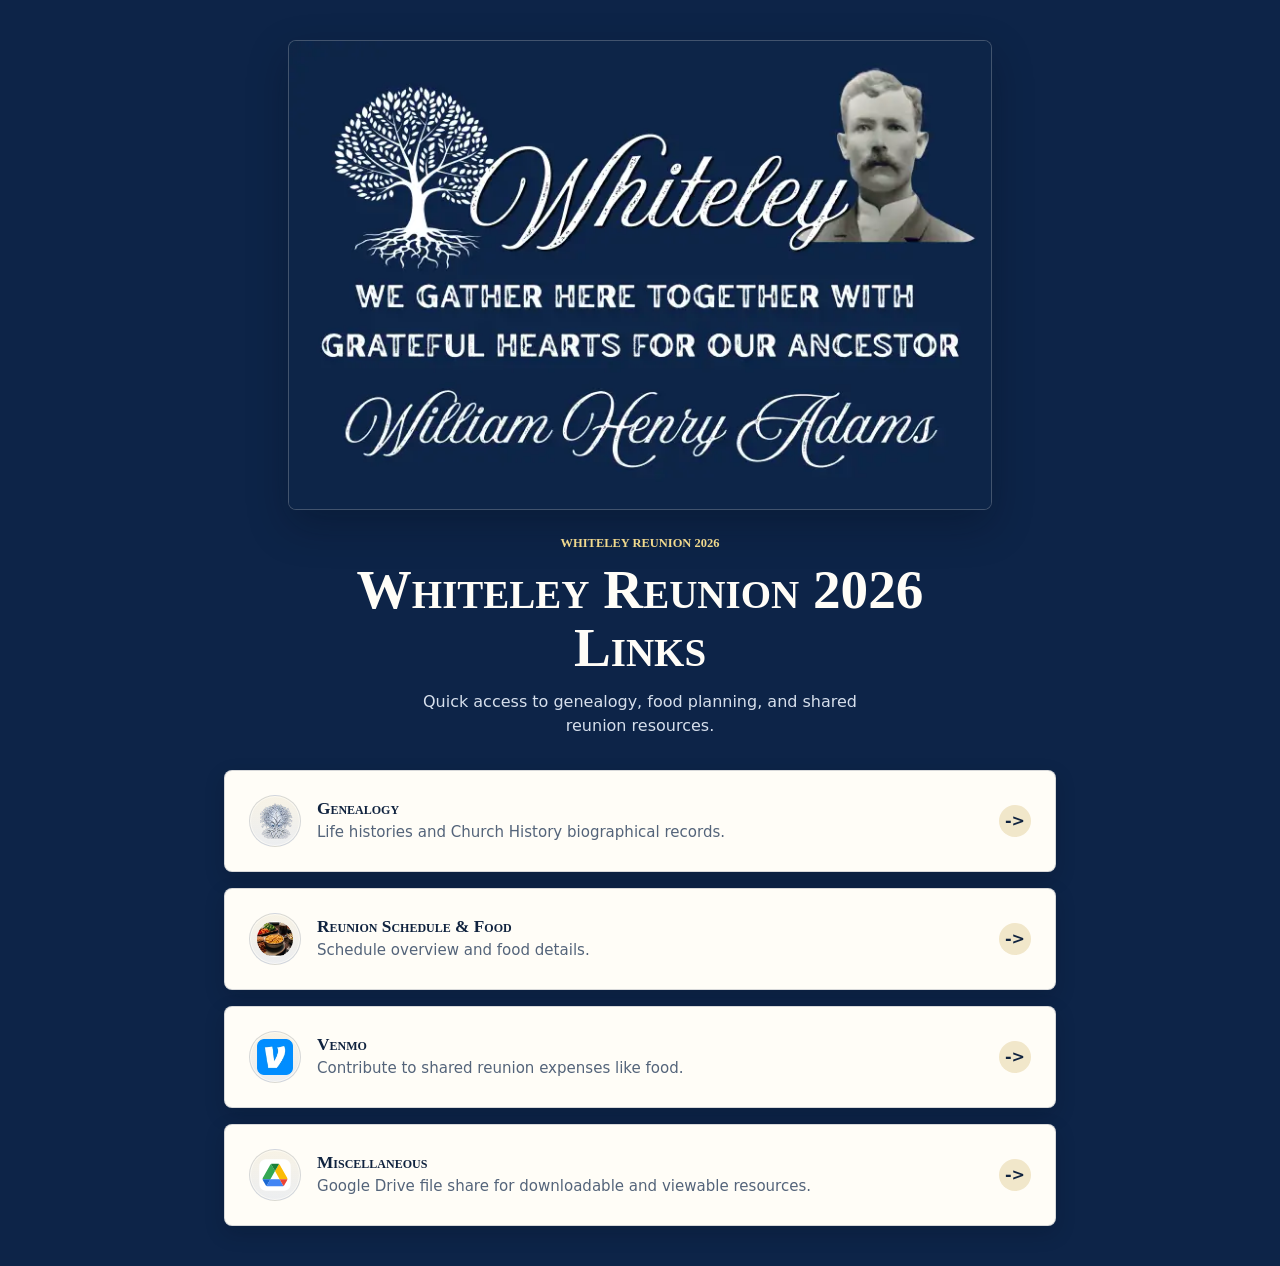
==== commit 1e1e496d: "Merge pull request #3 from JoeyWilkes12/v2.2.0-navy-NO-PDF V2.2.0 navy no pdf" ====
--- a/index.html
+++ b/index.html
@@ -54,6 +54,16 @@
 
         <nav class="link-list" aria-label="Whiteley reunion resource links">
           <a class="link-card" href="./genealogy.html">
+            <span class="link-icon" aria-hidden="true">
+              <img
+                src="./assets/link-icons/whiteley-deep-roots-icon.webp"
+                width="128"
+                height="128"
+                alt=""
+                decoding="async"
+                loading="lazy"
+              >
+            </span>
             <span class="link-copy">
               <span class="link-title">Genealogy</span>
               <span class="link-description">
@@ -63,6 +73,16 @@
             <span class="link-arrow" aria-hidden="true">-&gt;</span>
           </a>
           <a class="link-card" href="https://joeywilkes12.github.io/digital-schedule-website/">
+            <span class="link-icon" aria-hidden="true">
+              <img
+                src="./assets/link-icons/reunion-pavilion-icon.webp"
+                width="128"
+                height="128"
+                alt=""
+                decoding="async"
+                loading="lazy"
+              >
+            </span>
             <span class="link-copy">
               <span class="link-title">Reunion Schedule & Food</span>
               <span class="link-description">
@@ -72,17 +92,37 @@
             <span class="link-arrow" aria-hidden="true">-&gt;</span>
           </a>
 
-          <!-- <a class="link-card" href="https://venmo.com/link/groups/link/c9cc52af-5daa-4ed0-81db-31ab9612f98d">
+          <a class="link-card" href="./venmo-group.html">
+            <span class="link-icon" aria-hidden="true">
+              <img
+                src="./assets/link-icons/venmo-icon.webp"
+                width="128"
+                height="128"
+                alt=""
+                decoding="async"
+                loading="lazy"
+              >
+            </span>
             <span class="link-copy">
-              <span class="link-title">Group Venmo</span>
+              <span class="link-title">Venmo</span>
               <span class="link-description">
-                Contribute to shared reunion food expenses.
+                Contribute to shared reunion expenses like food.
               </span>
             </span>
             <span class="link-arrow" aria-hidden="true">-&gt;</span>
-          </a> -->
+          </a>
 
           <a class="link-card" href="https://drive.google.com/drive/folders/1X6xjdzl1-UoIe6IiTYsXtW1w0s-_mGxA?usp=drive_link">
+            <span class="link-icon" aria-hidden="true">
+              <img
+                src="./assets/link-icons/google-drive-icon.svg"
+                width="128"
+                height="128"
+                alt=""
+                decoding="async"
+                loading="lazy"
+              >
+            </span>
             <span class="link-copy">
               <span class="link-title">Miscellaneous</span>
               <span class="link-description">
--- a/styles.css
+++ b/styles.css
@@ -138,11 +138,11 @@
 
 .link-card {
   display: grid;
-  grid-template-columns: minmax(0, 1fr) auto;
-  gap: var(--space-4);
+  grid-template-columns: 2.35rem minmax(0, 1fr) 1.55rem;
+  gap: 0.65rem;
   align-items: center;
-  min-height: 5.5rem;
-  padding: var(--space-5);
+  min-height: 4.75rem;
+  padding: 0.9rem;
   color: var(--color-text-dark);
   text-decoration: none;
   background: var(--color-surface);
@@ -173,6 +173,34 @@
   outline-offset: 4px;
 }
 
+.link-icon {
+  display: grid;
+  width: 2.35rem;
+  height: 2.35rem;
+  align-self: center;
+  overflow: hidden;
+  background:
+    linear-gradient(180deg, rgba(214, 187, 114, 0.18), rgba(13, 36, 72, 0.08)),
+    #ffffff;
+  border: 1px solid rgba(13, 36, 72, 0.12);
+  border-radius: 999px;
+  box-shadow: inset 0 0 0 1px rgba(255, 253, 247, 0.65);
+  place-items: center;
+}
+
+.link-icon img {
+  display: block;
+  width: 72%;
+  height: 72%;
+  object-fit: contain;
+}
+
+.link-thumbnail img {
+  width: 100%;
+  height: 100%;
+  object-fit: cover;
+}
+
 .link-copy {
   display: grid;
   gap: var(--space-1);
@@ -181,23 +209,29 @@
 
 .link-title {
   font-family: var(--font-display);
-  font-size: 1.08rem;
+  font-size: 0.98rem;
   font-variant-caps: small-caps;
   font-weight: 800;
+  line-height: 1.18;
+  overflow-wrap: anywhere;
 }
 
 .link-description {
   color: var(--color-muted-dark);
-  font-size: 0.94rem;
+  font-size: 0.86rem;
+  line-height: 1.32;
+  overflow-wrap: anywhere;
 }
 
 .link-arrow {
   display: grid;
-  width: 2rem;
-  height: 2rem;
+  width: 1.55rem;
+  height: 1.55rem;
+  align-self: center;
   color: var(--color-text-dark);
   background: rgba(214, 187, 114, 0.34);
   border-radius: 999px;
+  font-size: 0.78rem;
   font-weight: 800;
   place-items: center;
   transition:
@@ -211,6 +245,7 @@
   background: var(--color-accent-strong);
 }
 
+.venmo-helper,
 .subpage-hub {
   display: grid;
   gap: var(--space-4);
@@ -225,11 +260,6 @@
   text-underline-offset: 0.2em;
 }
 
-.back-link:focus-visible {
-  outline: 3px solid var(--color-focus);
-  outline-offset: 4px;
-}
-
 .subpage-header {
   display: grid;
   justify-items: center;
@@ -241,12 +271,173 @@
   margin-top: var(--space-4);
 }
 
+.venmo-panel,
+.fallback-panel {
+  color: var(--color-text-dark);
+  background: var(--color-surface);
+  border: 1px solid var(--color-card-border);
+  border-radius: var(--radius-md);
+  box-shadow: 0 0.45rem 1.25rem rgba(2, 9, 21, 0.18);
+}
+
+.venmo-panel {
+  display: grid;
+  gap: var(--space-3);
+  justify-items: center;
+  padding: var(--space-6) var(--space-4);
+  text-align: center;
+}
+
+.venmo-panel .eyebrow {
+  margin: 0;
+  color: var(--color-page);
+}
+
+.venmo-panel h1,
+.venmo-panel .subtitle {
+  color: var(--color-text-dark);
+}
+
+.venmo-panel h1 {
+  font-size: clamp(2rem, 12vw, 3.15rem);
+}
+
+.venmo-panel .subtitle {
+  margin-top: 0;
+}
+
+.venmo-qr {
+  display: grid;
+  width: min(100%, 17rem);
+  margin: 0;
+  justify-items: center;
+}
+
+.venmo-qr img {
+  display: block;
+  width: 100%;
+  height: auto;
+  background: #ffffff;
+  border: 1px solid rgba(13, 36, 72, 0.12);
+  border-radius: var(--radius-md);
+  box-shadow: 0 0.5rem 1.35rem rgba(2, 9, 21, 0.16);
+}
+
+.venmo-badge {
+  display: grid;
+  width: 4rem;
+  height: 4rem;
+  overflow: hidden;
+  background: #ffffff;
+  border: 1px solid rgba(13, 36, 72, 0.12);
+  border-radius: 999px;
+  place-items: center;
+}
+
+.venmo-badge img {
+  display: block;
+  width: 72%;
+  height: 72%;
+  object-fit: contain;
+}
+
+.venmo-actions {
+  display: grid;
+  gap: var(--space-3);
+}
+
+.action-button {
+  display: grid;
+  min-height: 3.25rem;
+  padding: 0.8rem var(--space-4);
+  color: var(--color-text-dark);
+  text-align: center;
+  text-decoration: none;
+  background: var(--color-surface);
+  border: 1px solid var(--color-card-border);
+  border-radius: var(--radius-md);
+  box-shadow: 0 0.35rem 1rem rgba(2, 9, 21, 0.14);
+  font-weight: 800;
+  place-items: center;
+}
+
+.action-primary {
+  color: var(--color-page-deep);
+  background: var(--color-accent-strong);
+  border-color: var(--color-accent);
+}
+
+.action-button:focus-visible,
+.back-link:focus-visible,
+.copyable-link:focus-visible {
+  outline: 3px solid var(--color-focus);
+  outline-offset: 4px;
+}
+
+.fallback-panel {
+  padding: var(--space-4);
+}
+
+.fallback-panel h2 {
+  margin: 0;
+  color: var(--color-text-dark);
+  font-family: var(--font-display);
+  font-size: 1.25rem;
+  font-variant-caps: small-caps;
+  line-height: 1.2;
+}
+
+.fallback-panel p {
+  margin: var(--space-3) 0 0;
+  color: var(--color-muted-dark);
+}
+
+.copyable-link {
+  display: block;
+  color: var(--color-page);
+  overflow-wrap: anywhere;
+  font-weight: 700;
+}
+
 @media (min-width: 48rem) {
   .page-shell {
     padding: var(--space-10);
   }
 
   .link-card {
+    grid-template-columns: 3.25rem minmax(0, 1fr) auto;
+    gap: var(--space-4);
+    padding: var(--space-6);
+  }
+
+  .link-icon {
+    width: 3.25rem;
+    height: 3.25rem;
+  }
+
+  .link-title {
+    font-size: 1.08rem;
+  }
+
+  .link-description {
+    font-size: 0.94rem;
+  }
+
+  .link-arrow {
+    width: 2rem;
+    height: 2rem;
+    font-size: 1rem;
+  }
+
+  .venmo-panel {
+    padding: var(--space-8);
+  }
+
+  .venmo-actions {
+    grid-template-columns: repeat(2, minmax(0, 1fr));
+  }
+
+  .fallback-panel {
     padding: var(--space-6);
   }
 }
